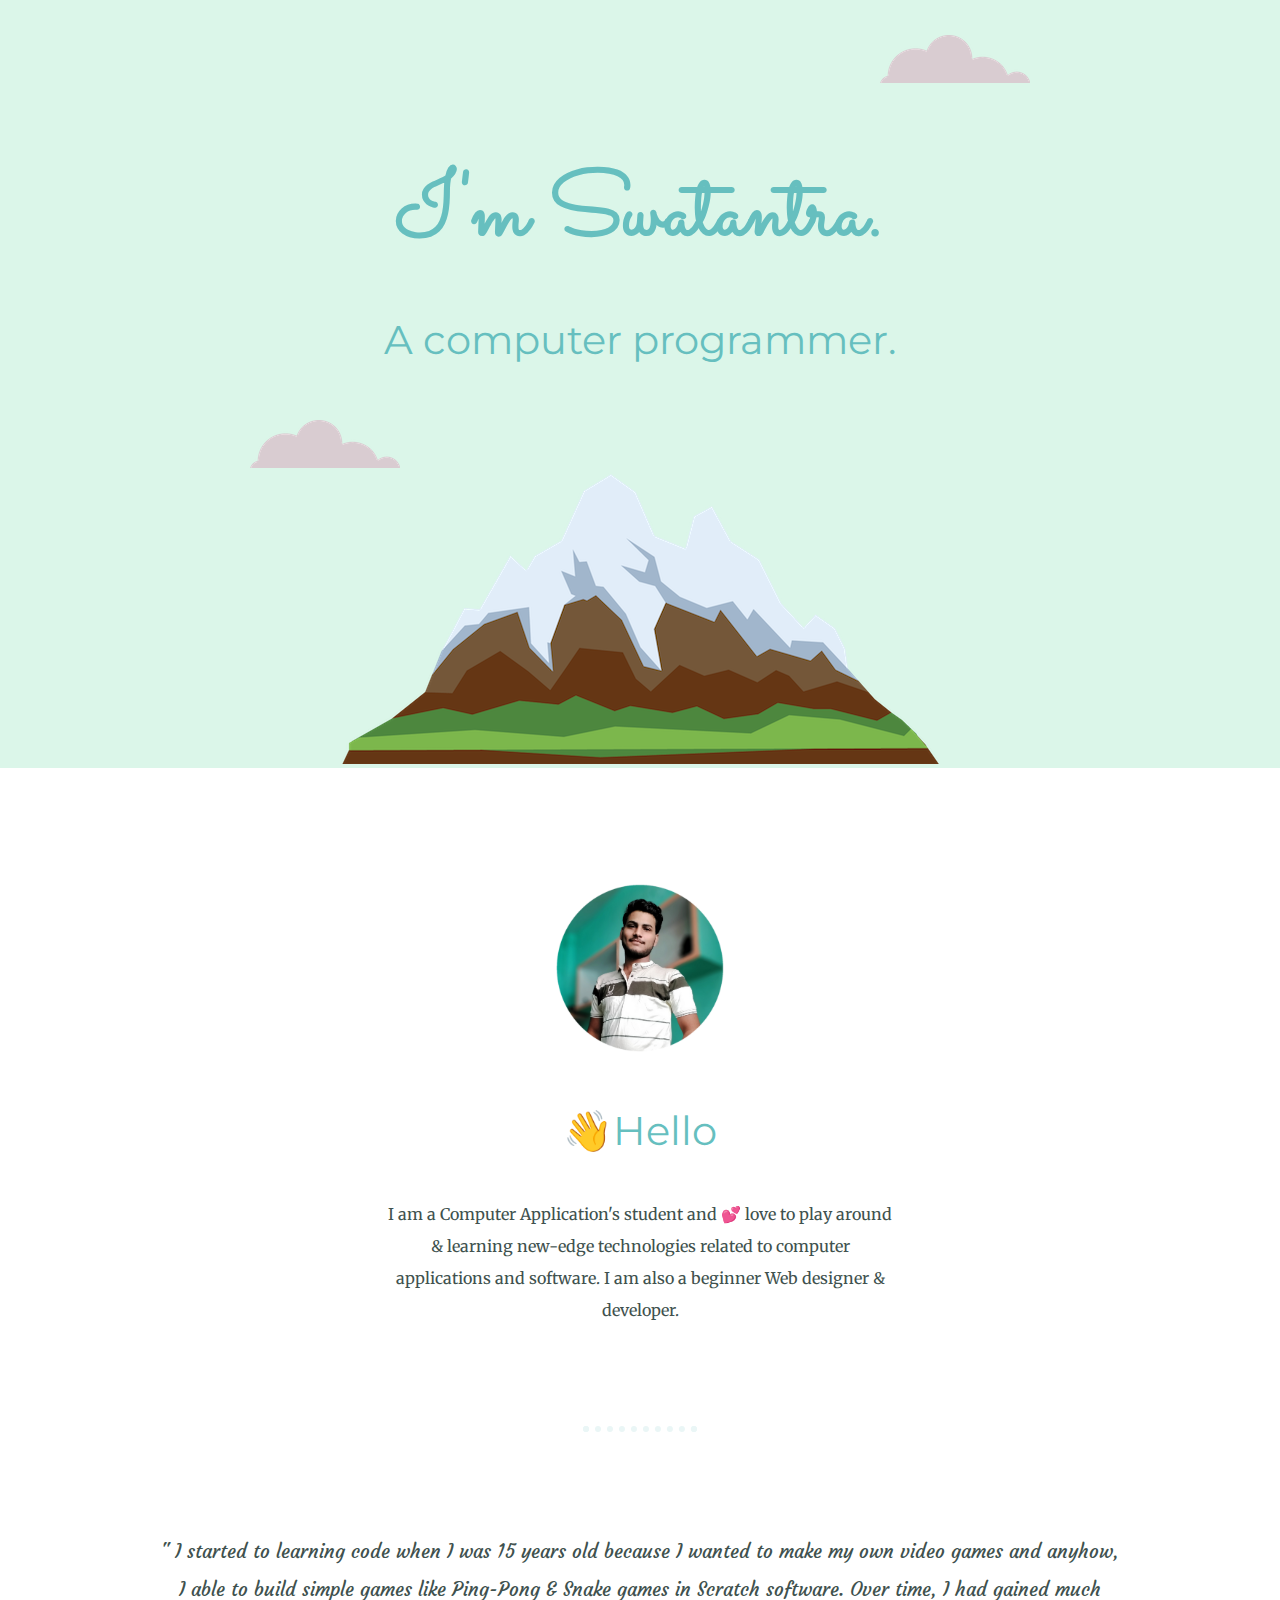
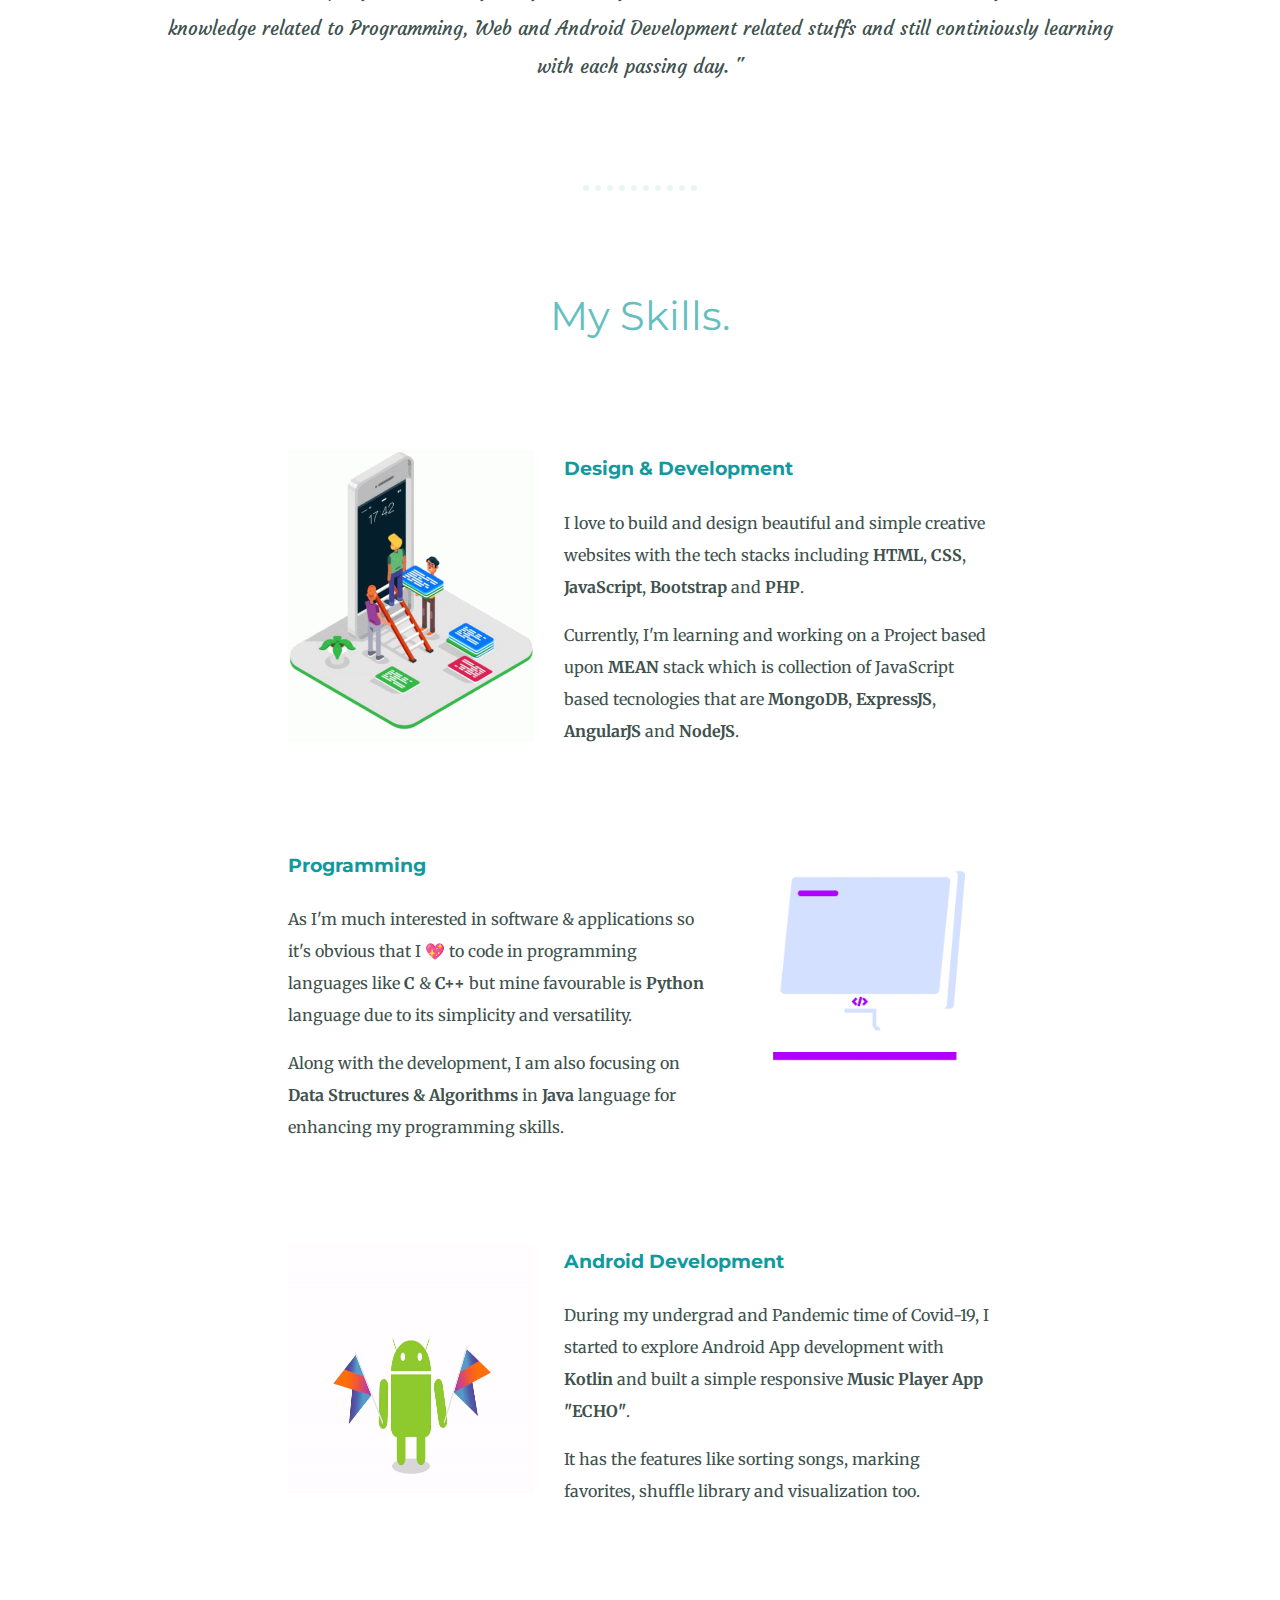
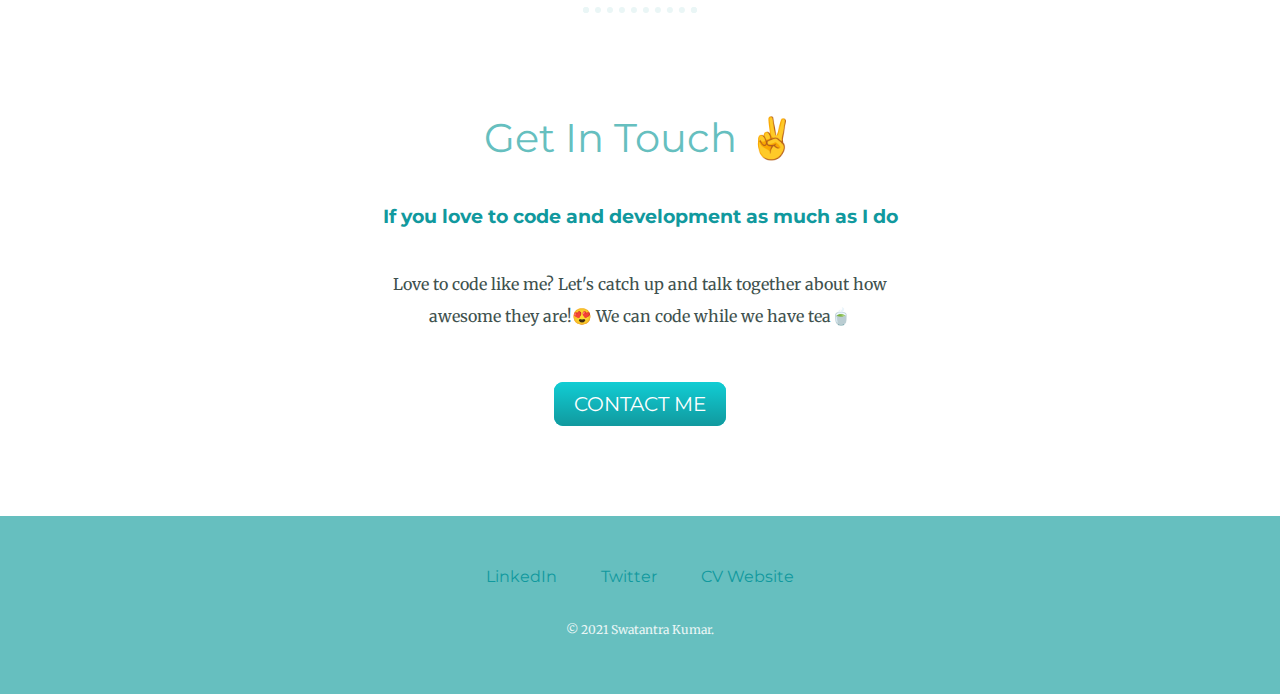
==== index.html @ 7541baee "Add files via upload" ====
<!DOCTYPE html>
<html lang="en">

<head>
    <meta charset="UTF-8">
    <meta http-equiv="X-UA-Compatible" content="IE=edge">
    <meta name="viewport" content="width=device-width, initial-scale=1.0">
    <title>Swatantra Kumar</title>
    <link rel="stylesheet" href="CSS/styles.css">
    <link rel="icon" href="CSS/favicon.ico">
    <link rel="preconnect" href="https://fonts.gstatic.com">
    <link rel="preconnect" href="https://fonts.gstatic.com">
    <link href="https://fonts.googleapis.com/css2?family=Courgette&family=Great+Vibes&family=Merriweather:ital,wght@0,300;0,400;0,700;0,900;1,300;1,400;1,700;1,900&family=Montserrat:ital,wght@0,100;0,200;0,300;0,400;0,500;0,600;0,700;1,100;1,200;1,300;1,400;1,500;1,600;1,700&family=Parisienne&family=Sacramento&display=swap"
        rel="stylesheet">
</head>

<body>
    <div class="top-container">
        <img class="top-cloud" src="Images/CSS - My Site Images/cloud.png" alt="cloud-image">
        <h1>I'm Swatantra.</h1>
        <h2>A computer programmer.</h2>
        <img class="bottom-cloud" src="Images/CSS - My Site Images/cloud.png" alt="cloud-image">
        <img class="mountain-image" src="Images/CSS - My Site Images/mountain.png" alt="mountain-image">
    </div>
    <div class="middle-container">
        <div class="profile">
            <img src="Images/swat-round.png" alt="Swatantra's Pic" height="200px" width="200px">
            <h2>👋Hello
                <!-- & Namaste🙏-->
            </h2>
            <p class="intro">
                I am a Computer Application's student and 💕 love to play around & learning new-edge technologies related to computer applications and software. I am also a beginner Web designer & developer.
            </p>
        </div>
        <hr>
        <div class="starting">
            <p><strong>"</strong> I started to learning code when I was 15 years old because I wanted to make my own video games and anyhow, I able to build simple games like Ping-Pong & Snake games in Scratch software. Over time, I had gained much knowledge
                related to Programming, Web and Android Development related stuffs and still continiously learning with each passing day. <strong>"</strong> </p>

        </div>
        <hr>
        <div class="skills">
            <h2>My Skills.</h2>

            <div class="skill-row">
                <img class="web-design" src="Images/CSS - My Site Images/design-web.gif" alt="Code Image">
                <!--This is actual source of gif: src="https://media1.tenor.com/images/62550b92246d0919cc9e7884f7be9817/tenor.gif?itemid=15349911"-->
                <h3>Design & Development</h3>
                <p>I love to build and design beautiful and simple creative websites with the tech stacks including <strong>HTML</strong>,<strong> CSS</strong>, <strong>JavaScript</strong>, <strong>Bootstrap</strong> and <strong>PHP</strong>.</p>
                <p>Currently, I'm learning and working on a Project based upon <strong>MEAN</strong> stack which is collection of JavaScript based tecnologies that are <strong>MongoDB</strong>, <strong>ExpressJS</strong>, <strong>AngularJS</strong> and <strong>NodeJS</strong>.</p>
            </div>
            <div class="skill-row">
                <img class="programming" src="Images/CSS - My Site Images/programming.gif" alt="Programming Image">
                <!--Actual source of programming GIF: https://media4.giphy.com/media/d8d7kW0JUCUDwHpDsk/giphy.gif?cid=ecf05e47fihpf5gqk4xbbui3xmh03xa9yo6nf30p8x7n976y&rid=giphy.gif-->
                <h3>Programming</h3>
                <p>As I'm much interested in software & applications so it's obvious that I 💖 to code in programming languages like <strong>C</strong> & <strong>C++</strong> but mine favourable is <strong>Python</strong> language due to its simplicity and
                    versatility.
                </p>
                <p>Along with the development, I am also focusing on <strong>Data Structures & Algorithms</strong> in <strong>Java</strong> language for enhancing my programming skills.</p>
            </div>
            <div class="skill-row">
                <img class="android" src="Images/CSS - My Site Images/android-kotlin.gif" alt="Android Image" width="100px" height="250px">
                <h3>Android Development</h3>
                <p>During my undergrad and Pandemic time of Covid-19, I started to explore Android App development with <strong>Kotlin</strong> and built a simple responsive <strong>Music Player App "ECHO"</strong>.</p>
                <p>It has the features like sorting songs, marking favorites, shuffle library and visualization too.</p>
            </div>

        </div>
        <hr>
        <div class="contact-me">
            <h2>Get In Touch ✌ </h2>
            <h3>If you love to code and development as much as I do</h3>
            <p class="contact-message">Love to code like me? Let's catch up and talk together about how awesome they are!😍 We can code while we have tea🍵</p>
            <a class="btn" href="contact.html">CONTACT ME</a>
        </div>
    </div>


    <div class="bottom-container">
        <a class="footer-link" href="https://www.linkedin.com/in/geek-swatantra">LinkedIn</a>
        <a class="footer-link" href="https://twitter.com/burning_Junoon">Twitter</a>
        <a class="footer-link" href="https://geekswatantra.github.io/sample-cv_webpage/">CV Website</a>
        <p class="copyright-message">© 2021 Swatantra Kumar.</p>
    </div>

</body>

</html>
---- CSS/styles.css ----
div.top-container {
    background-color: #dbf6e9;
    position: relative;
    padding-top: 100px;
}

.top-cloud {
    right: 250px;
    position: absolute;
    top: 35px;
}

.bottom-cloud {
    position: absolute;
    left: 250px;
    bottom: 300px;
}

.starting {
    width: 75%;
    margin: 100px auto 100px auto;
    font-family: 'Courgette', cursive;
    font-size: 1.2rem;
    font-weight: lighter;
}

.skills {
    margin: 100px auto 100px auto;
}

.skill-row {
    margin: 100px auto 100px auto;
    width: 55%;
    height: fit-content;
    text-align: left;
    line-height: 2;
}

.web-design {
    float: left;
    width: 35%;
    height: 40%;
    margin-right: 30px;
}

.programming {
    float: right;
    width: 35%;
    height: 40%;
    margin-left: 30px;
}

hr {
    border: dotted #EAF6F6 6px;
    border-bottom: none;
    width: 8%;
    margin: 100px auto;
}

.android {
    width: 35%;
    float: left;
    margin-right: 30px;
}

div.middle-container {
    margin: 100px 0;
}

div.bottom-container {
    background-color: #66BFBF;
    padding: 50px 0 20px;
}

a {
    color: #11999E;
    font-family: 'Montserrat', sans-serif;
    margin: 10px 20px;
    text-decoration: none;
}

a:hover {
    color: #EAF6F6;
}

h1 {
    color: #66BFBF;
    font-size: 5.625rem;
    margin: 50px auto 0px auto;
    font-family: 'Sacramento', cursive;
}

h2 {
    color: #66BFBF;
    padding-bottom: 10px;
    font-weight: normal;
    font-size: 2.5rem;
    font-family: 'Montserrat', sans-serif;
}

h3 {
    color: #11999E;
    font-family: 'Montserrat', sans-serif;
}

body {
    color: #40514E;
    margin: 0;
    text-align: center;
    font-family: 'Merriweather', serif;
}

.intro {
    width: 40%;
    margin: auto;
}

p {
    line-height: 2;
}

.contact-message {
    width: 40%;
    margin: 40px auto 60px;
}

.btn {
    background: #11cdd4;
    background-image: -webkit-linear-gradient(top, #11cdd4, #11999e);
    background-image: -moz-linear-gradient(top, #11cdd4, #11999e);
    background-image: -ms-linear-gradient(top, #11cdd4, #11999e);
    background-image: -o-linear-gradient(top, #11cdd4, #11999e);
    background-image: linear-gradient(to bottom, #11cdd4, #11999e);
    -webkit-border-radius: 9;
    -moz-border-radius: 9;
    border-radius: 9px;
    font-family: 'Montserrat', sans-serif;
    color: #ffffff;
    font-size: 20px;
    padding: 10px 20px 10px 20px;
    text-decoration: none;
}

.btn:hover {
    background: #30e3cb;
    background-image: -webkit-linear-gradient(top, #30e3cb, #2bc4ad);
    background-image: -moz-linear-gradient(top, #30e3cb, #2bc4ad);
    background-image: -ms-linear-gradient(top, #30e3cb, #2bc4ad);
    background-image: -o-linear-gradient(top, #30e3cb, #2bc4ad);
    background-image: linear-gradient(to bottom, #30e3cb, #2bc4ad);
    text-decoration: none;
}

.copyright-message {
    color: #EAF6F6;
    font-size: 0.75rem;
    padding: 20px 0;
}

.contact-page {
    margin: 80px auto 0px auto;
}
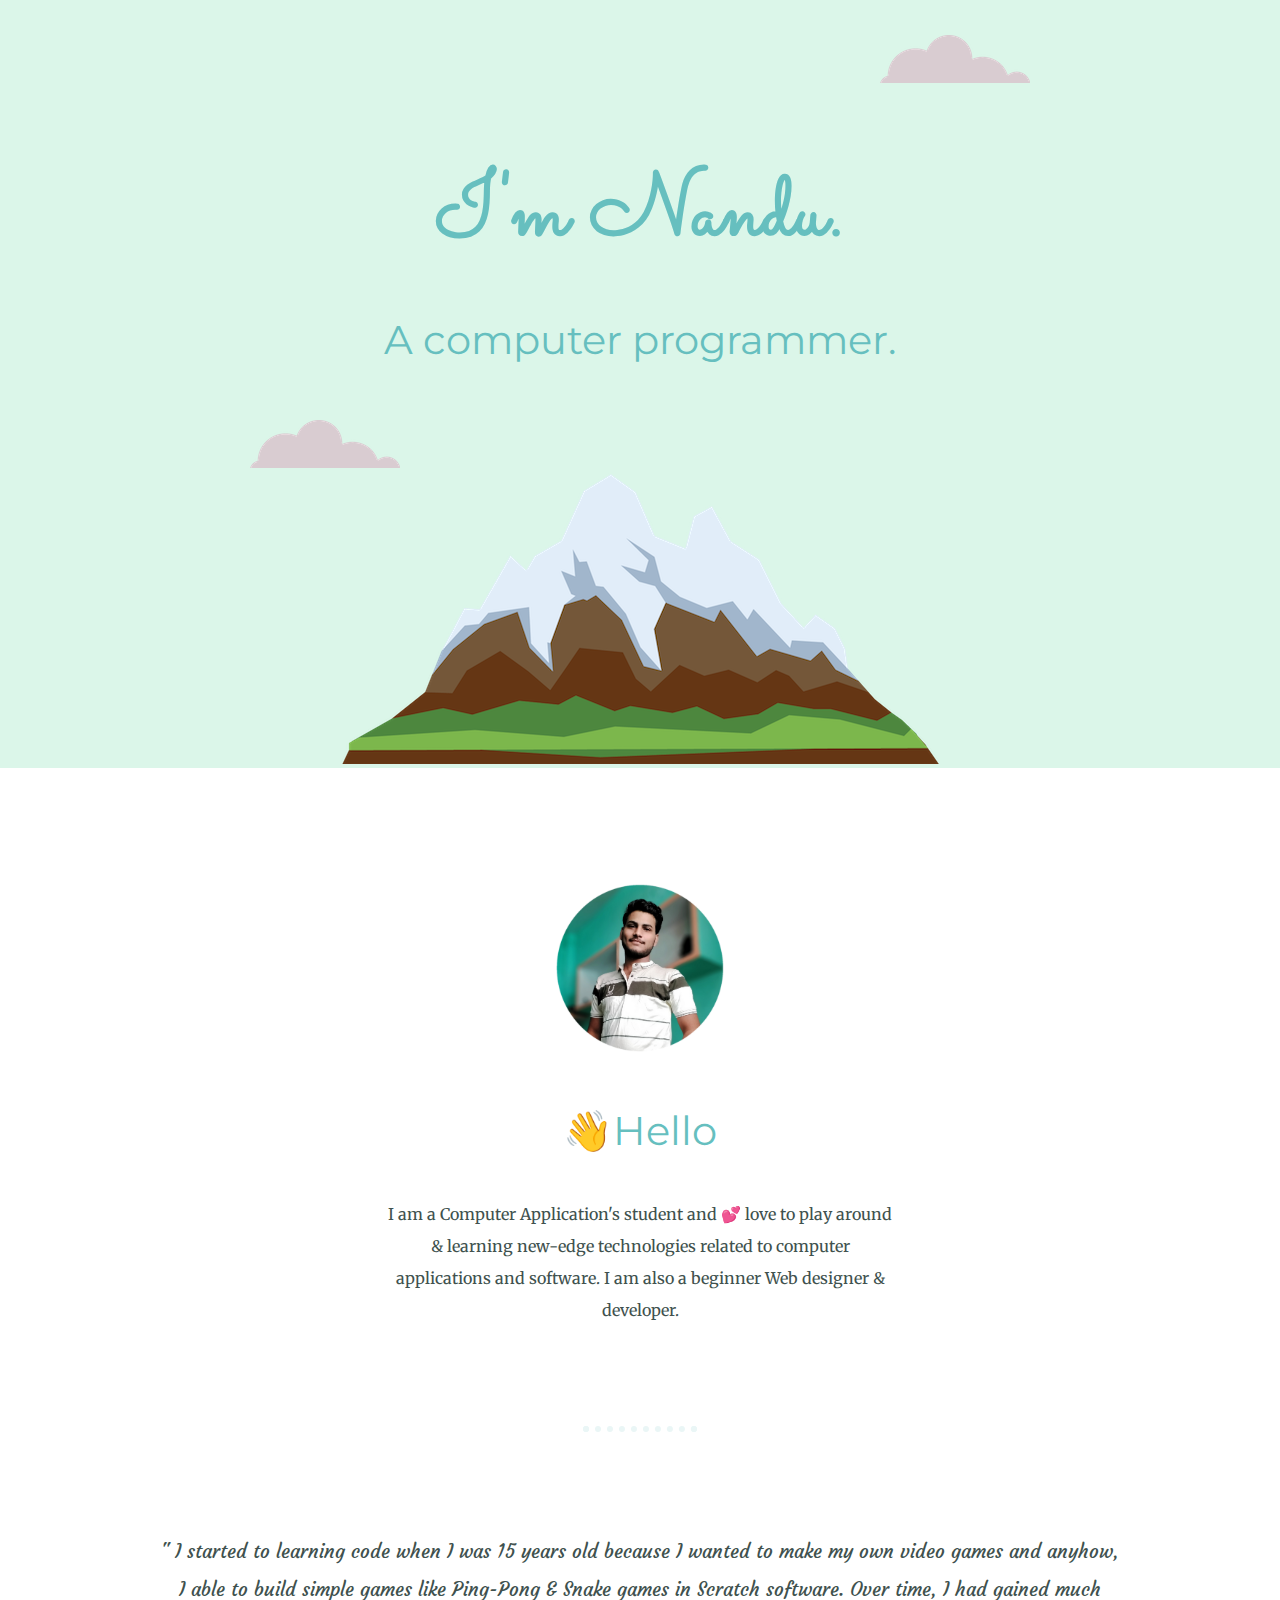
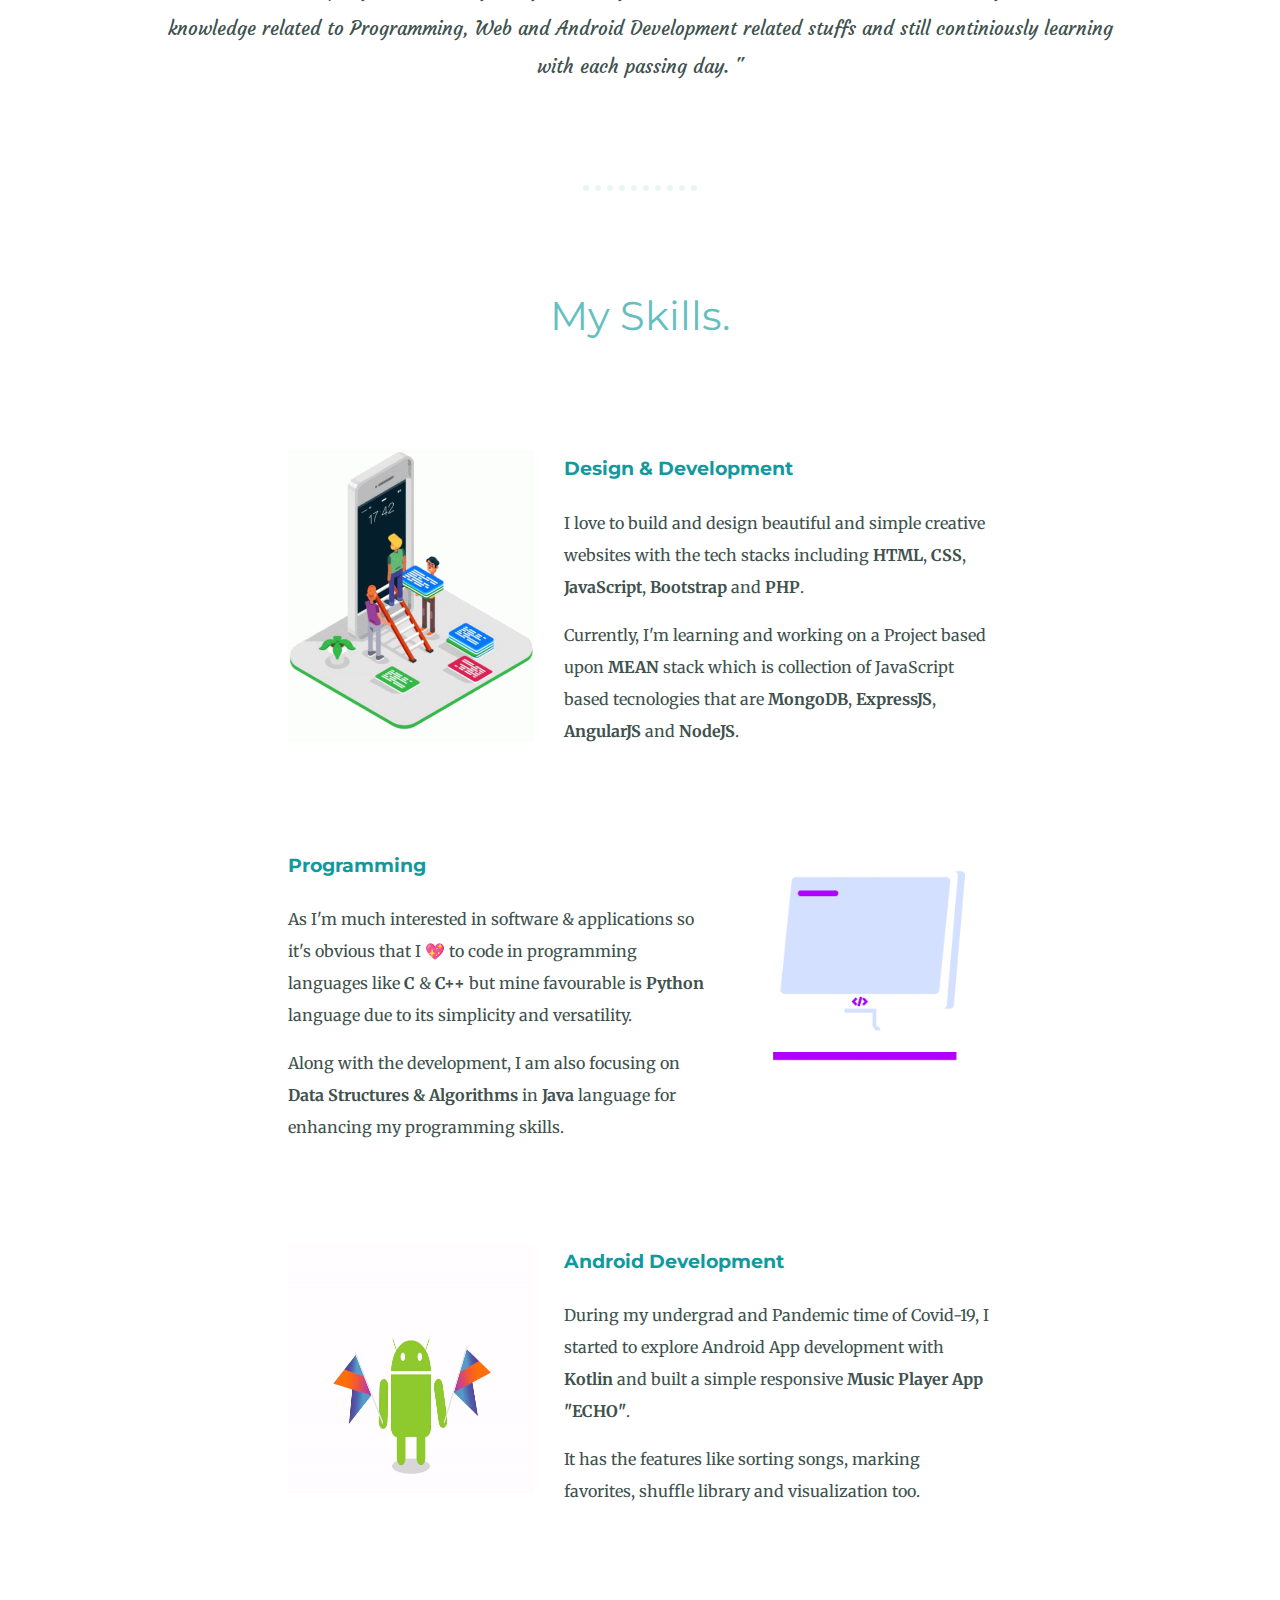
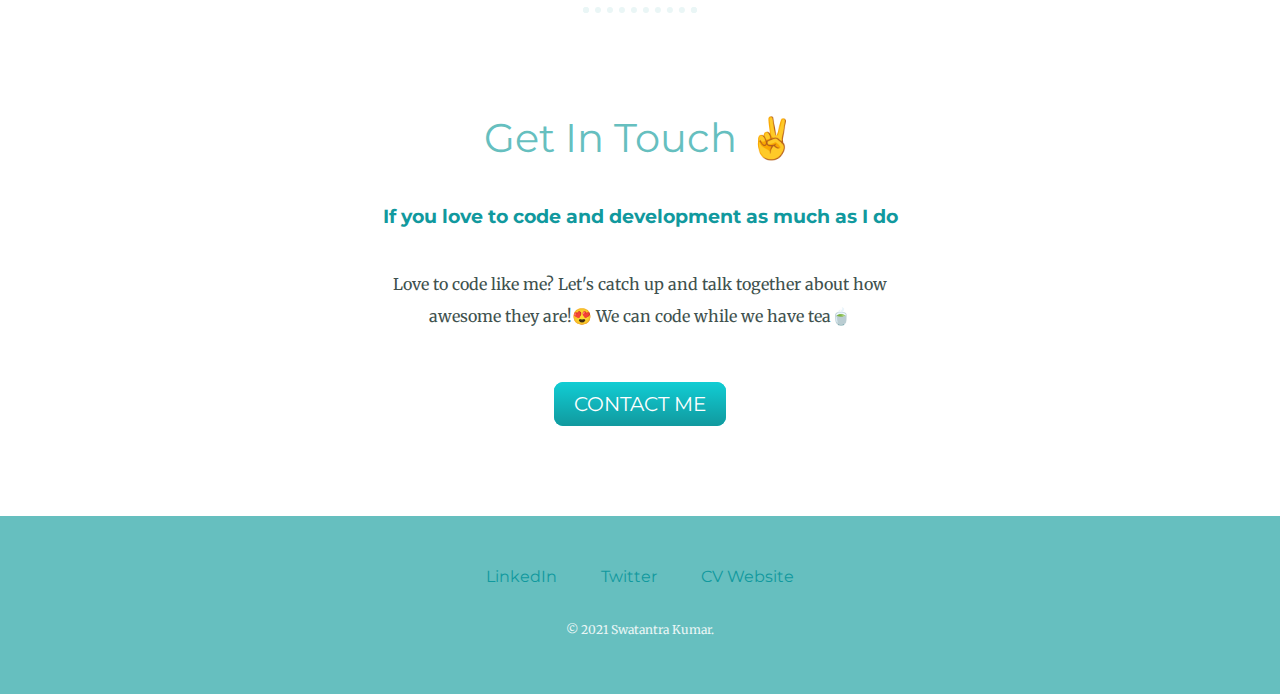
==== commit 9a2acaf1: "Update index.html" ====
--- a/index.html
+++ b/index.html
@@ -5,7 +5,7 @@
     <meta charset="UTF-8">
     <meta http-equiv="X-UA-Compatible" content="IE=edge">
     <meta name="viewport" content="width=device-width, initial-scale=1.0">
-    <title>Swatantra Kumar</title>
+    <title>Nandini</title>
     <link rel="stylesheet" href="CSS/styles.css">
     <link rel="icon" href="CSS/favicon.ico">
     <link rel="preconnect" href="https://fonts.gstatic.com">
@@ -17,7 +17,7 @@
 <body>
     <div class="top-container">
         <img class="top-cloud" src="Images/CSS - My Site Images/cloud.png" alt="cloud-image">
-        <h1>I'm Swatantra.</h1>
+        <h1>I'm Nandu.</h1>
         <h2>A computer programmer.</h2>
         <img class="bottom-cloud" src="Images/CSS - My Site Images/cloud.png" alt="cloud-image">
         <img class="mountain-image" src="Images/CSS - My Site Images/mountain.png" alt="mountain-image">
@@ -85,4 +85,4 @@
 
 </body>
 
-</html>+</html>
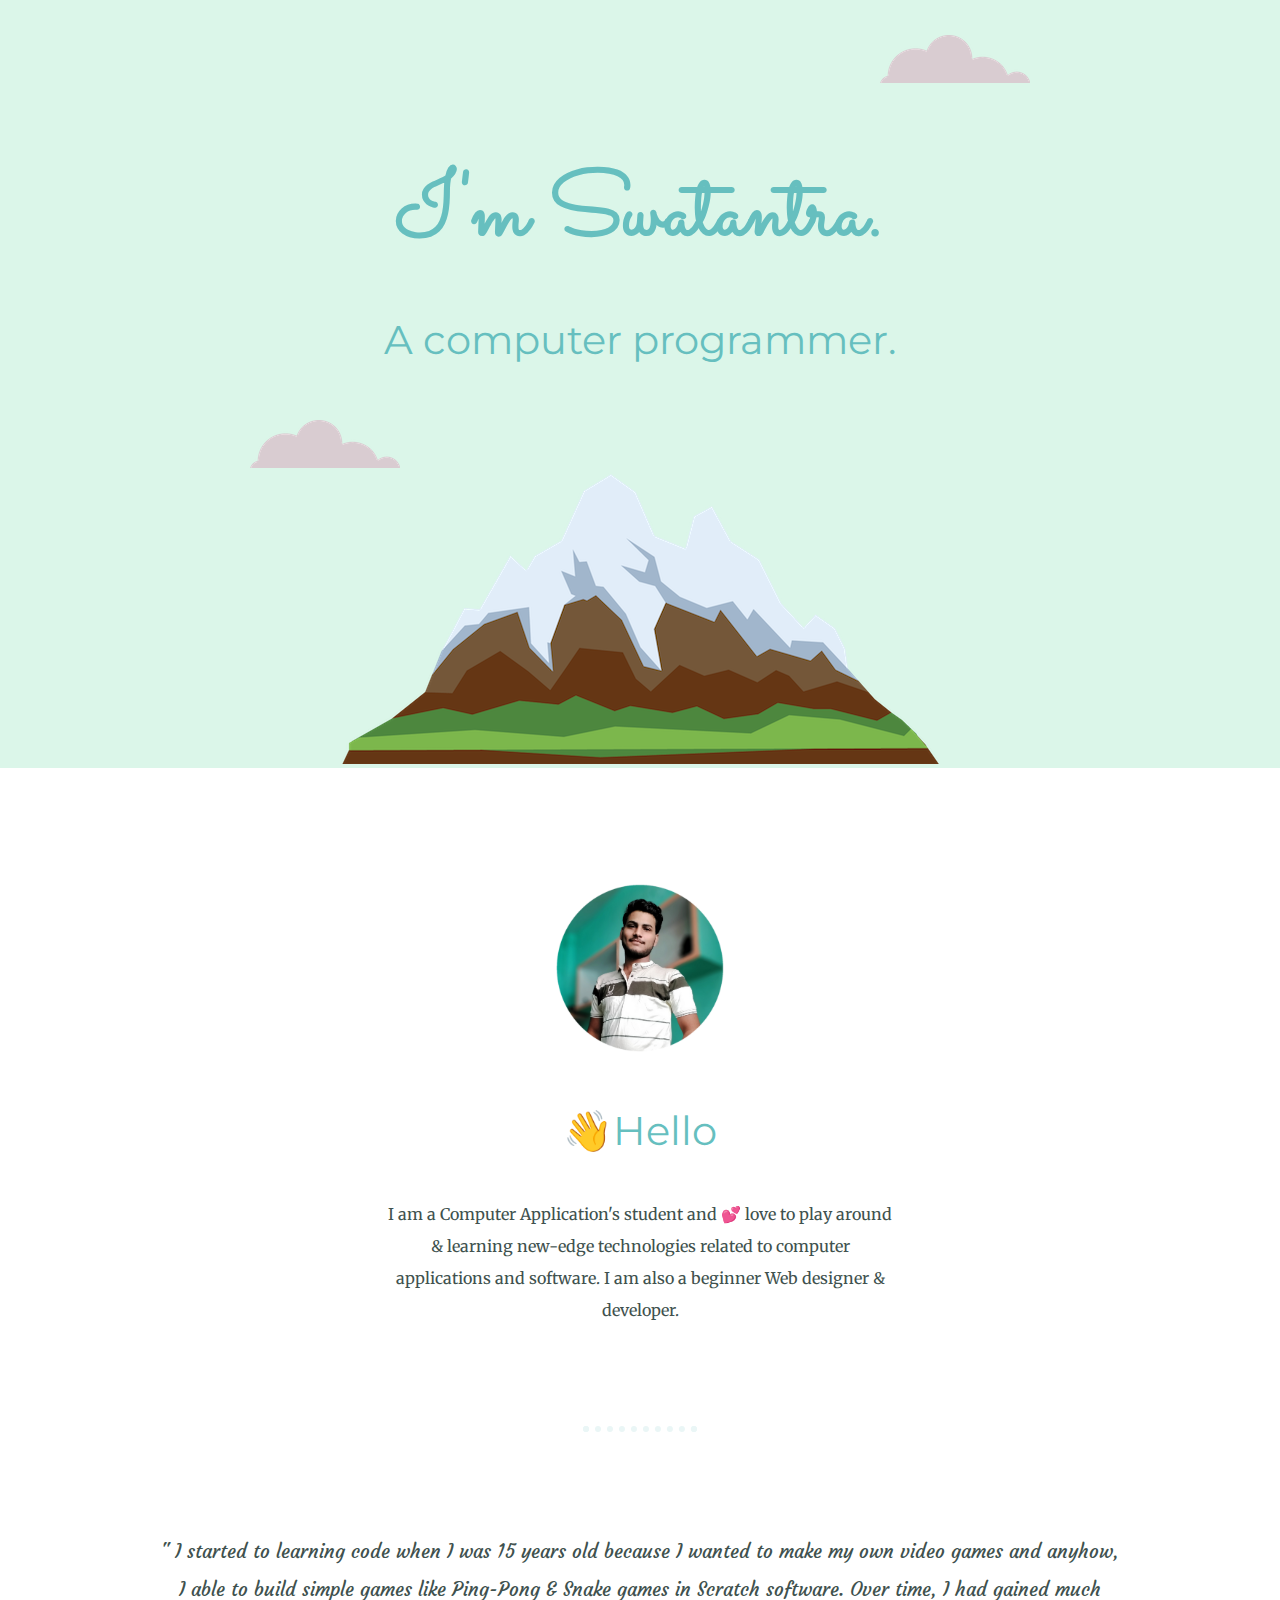
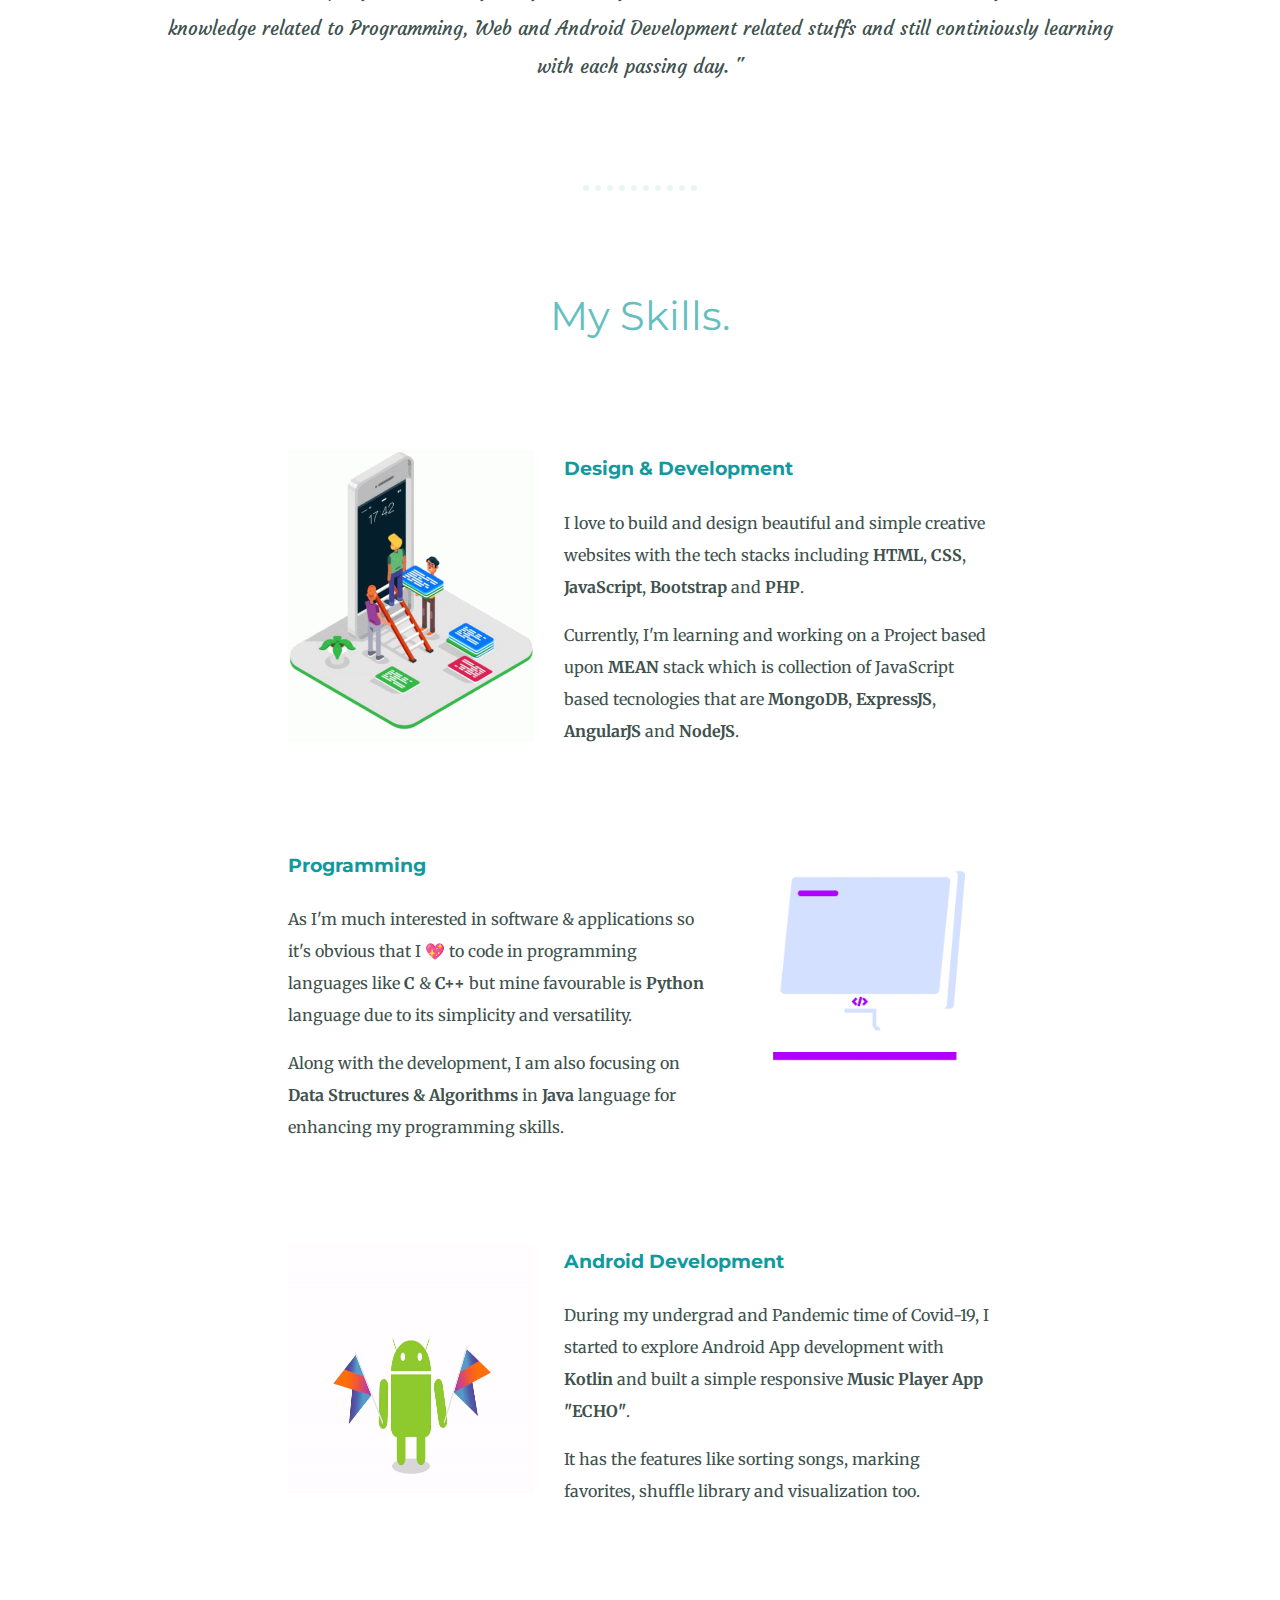
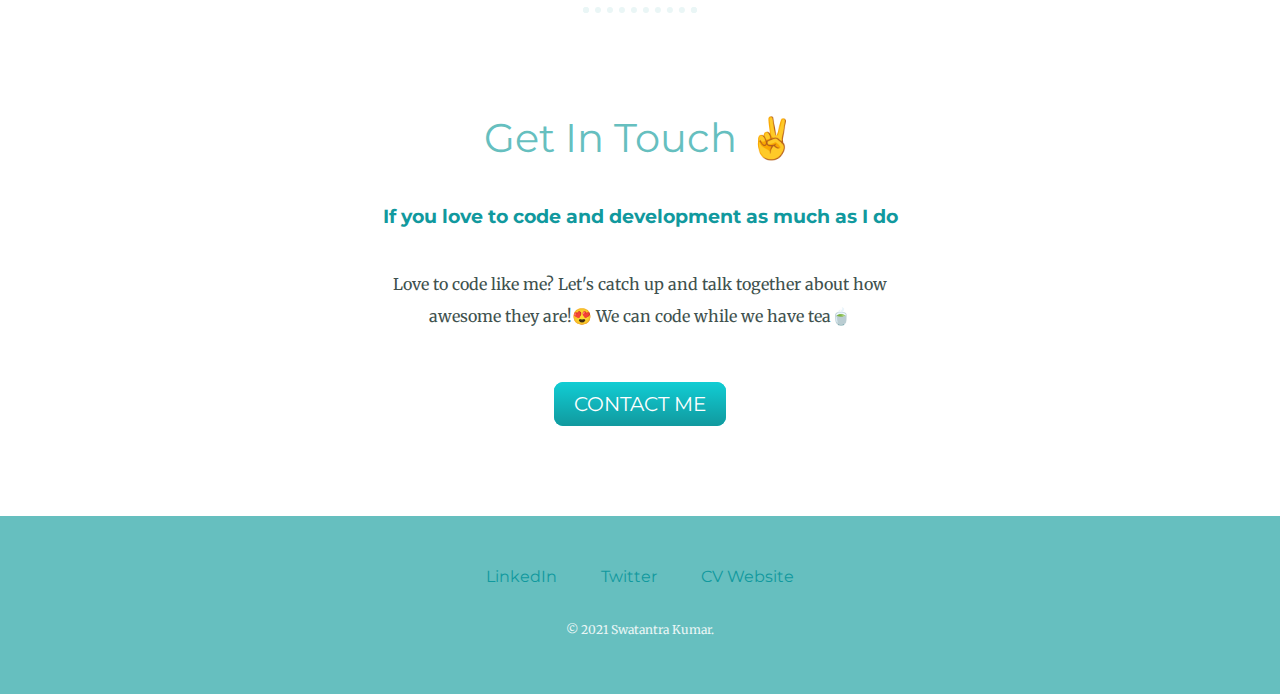
==== commit aa3e4c2f: "Update index.html" ====
--- a/index.html
+++ b/index.html
@@ -5,7 +5,7 @@
     <meta charset="UTF-8">
     <meta http-equiv="X-UA-Compatible" content="IE=edge">
     <meta name="viewport" content="width=device-width, initial-scale=1.0">
-    <title>Nandini</title>
+    <title>Swatantra Kuamr</title>
     <link rel="stylesheet" href="CSS/styles.css">
     <link rel="icon" href="CSS/favicon.ico">
     <link rel="preconnect" href="https://fonts.gstatic.com">
@@ -17,7 +17,7 @@
 <body>
     <div class="top-container">
         <img class="top-cloud" src="Images/CSS - My Site Images/cloud.png" alt="cloud-image">
-        <h1>I'm Nandu.</h1>
+        <h1>I'm Swatantra.</h1>
         <h2>A computer programmer.</h2>
         <img class="bottom-cloud" src="Images/CSS - My Site Images/cloud.png" alt="cloud-image">
         <img class="mountain-image" src="Images/CSS - My Site Images/mountain.png" alt="mountain-image">
